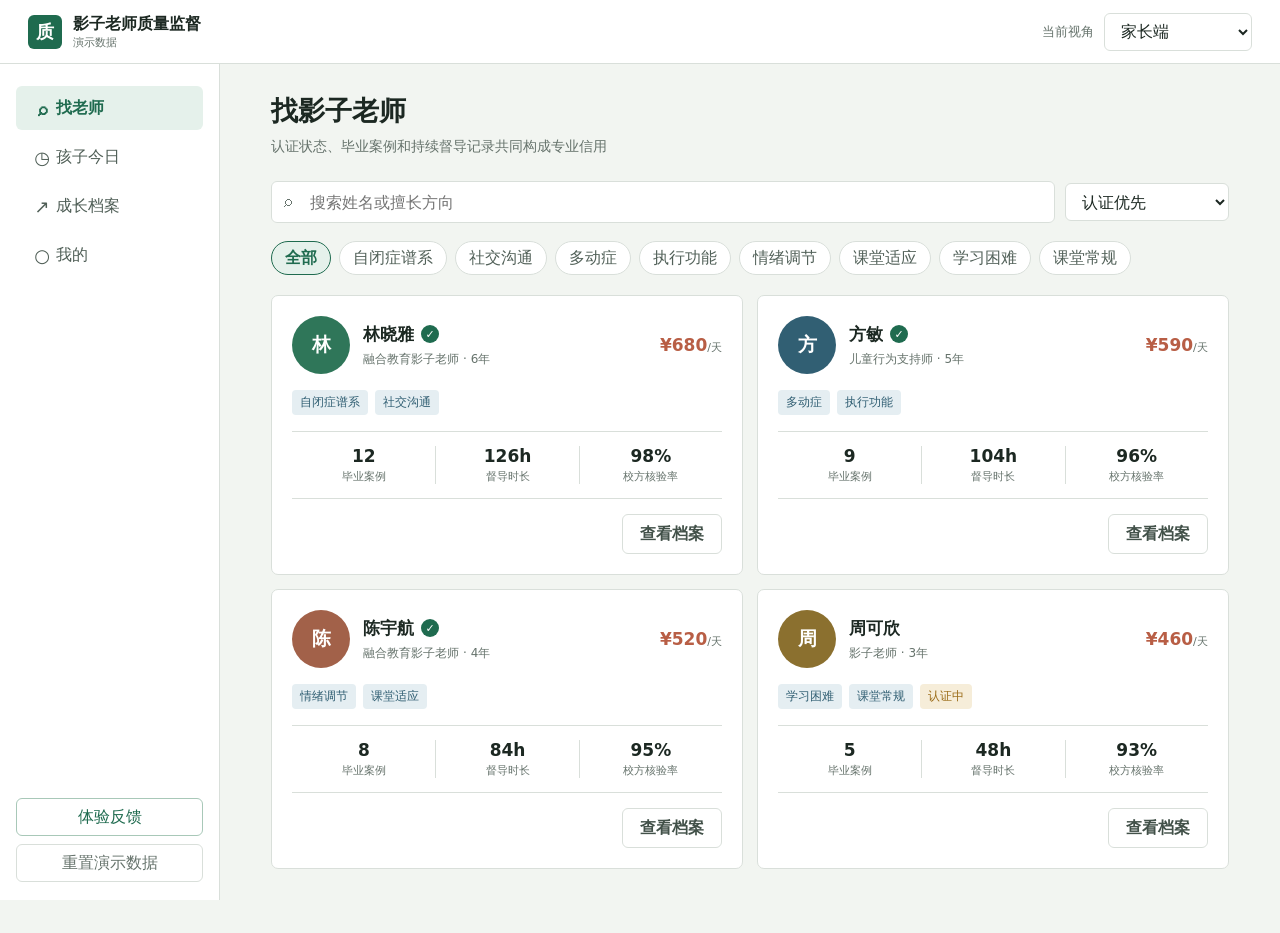
==== index.html @ f7e4ffad "Deploy shadow teacher quality demo" ====
<!doctype html>
<html lang="zh-CN">
  <head>
    <meta charset="UTF-8" />
    <meta name="viewport" content="width=device-width, initial-scale=1.0" />
    <meta name="theme-color" content="#1f6b4f" />
    <title>影子老师质量监督 - 演示版</title>
    <link rel="icon" href="data:," />
    <link rel="stylesheet" href="styles.css" />
  </head>
  <body>
    <div id="app"></div>
    <script src="app.js"></script>
  </body>
</html>
---- styles.css ----
:root {
  color-scheme: light;
  --ink: #1c2822;
  --muted: #66736c;
  --line: #d9dfda;
  --surface: #ffffff;
  --canvas: #f2f5f1;
  --green: #1f6b4f;
  --green-soft: #e5f1eb;
  --blue: #315f73;
  --blue-soft: #e5eef2;
  --coral: #b85e45;
  --coral-soft: #f7e9e4;
  --amber: #9b6c18;
  --amber-soft: #f6edd9;
  --shadow: 0 8px 24px rgba(24, 39, 31, 0.08);
  font-family: "Microsoft YaHei", "PingFang SC", system-ui, sans-serif;
}

* {
  box-sizing: border-box;
}

body {
  margin: 0;
  min-width: 320px;
  min-height: 100vh;
  color: var(--ink);
  background: var(--canvas);
}

button,
input,
select,
textarea {
  font: inherit;
  letter-spacing: 0;
}

button,
select {
  cursor: pointer;
}

button:focus-visible,
input:focus-visible,
select:focus-visible,
textarea:focus-visible {
  outline: 3px solid rgba(49, 95, 115, 0.28);
  outline-offset: 2px;
}

.shell {
  min-height: 100vh;
}

.topbar {
  position: sticky;
  top: 0;
  z-index: 20;
  display: flex;
  align-items: center;
  justify-content: space-between;
  gap: 16px;
  height: 64px;
  padding: 0 28px;
  border-bottom: 1px solid var(--line);
  background: rgba(255, 255, 255, 0.96);
}

.brand {
  display: flex;
  flex: 1 1 auto;
  align-items: center;
  gap: 11px;
  min-width: 0;
  overflow: hidden;
}

.brand-mark {
  display: grid;
  flex: 0 0 auto;
  width: 34px;
  height: 34px;
  place-items: center;
  border-radius: 6px;
  color: white;
  background: var(--green);
  font-size: 18px;
  font-weight: 800;
}

.brand strong {
  display: block;
  overflow: hidden;
  font-size: 16px;
  text-overflow: ellipsis;
  white-space: nowrap;
}

.brand small {
  display: block;
  color: var(--muted);
  font-size: 11px;
}

.role-control {
  display: flex;
  flex: 0 0 auto;
  align-items: center;
  gap: 10px;
  min-width: 0;
}

.role-control label {
  color: var(--muted);
  font-size: 13px;
}

.select,
.input,
.textarea {
  border: 1px solid var(--line);
  border-radius: 6px;
  color: var(--ink);
  background: var(--surface);
}

.select {
  height: 38px;
  padding: 0 34px 0 12px;
}

.input {
  width: 100%;
  height: 42px;
  padding: 0 12px;
}

.textarea {
  width: 100%;
  min-height: 96px;
  padding: 11px 12px;
  resize: vertical;
}

.layout {
  display: grid;
  grid-template-columns: 220px minmax(0, 1fr);
  min-height: calc(100vh - 64px);
}

.sidebar {
  position: sticky;
  top: 64px;
  align-self: start;
  height: calc(100vh - 64px);
  padding: 22px 16px;
  border-right: 1px solid var(--line);
  background: var(--surface);
}

.nav-list {
  display: grid;
  gap: 5px;
}

.nav-item {
  display: flex;
  align-items: center;
  width: 100%;
  min-height: 44px;
  padding: 0 12px;
  border: 0;
  border-radius: 6px;
  color: #4f5e56;
  background: transparent;
  text-align: left;
}

.nav-item:hover {
  background: #f2f5f1;
}

.nav-item.active {
  color: var(--green);
  background: var(--green-soft);
  font-weight: 700;
}

.nav-icon {
  display: inline-grid;
  width: 28px;
  font-size: 18px;
  place-items: center;
}

.sidebar-footer {
  position: absolute;
  right: 16px;
  bottom: 18px;
  left: 16px;
  display: grid;
  gap: 8px;
}

.reset-button,
.feedback-button {
  width: 100%;
  min-height: 38px;
  border: 1px solid var(--line);
  border-radius: 6px;
  color: var(--muted);
  background: var(--surface);
}

.feedback-button {
  border-color: #a8c8b8;
  color: var(--green);
}

.main {
  min-width: 0;
  padding: 30px clamp(20px, 4vw, 56px) 64px;
}

.content {
  width: min(1120px, 100%);
  margin: 0 auto;
}

.page-header {
  display: flex;
  align-items: flex-end;
  justify-content: space-between;
  gap: 18px;
  margin-bottom: 24px;
}

.page-header h1 {
  margin: 0 0 7px;
  font-size: 27px;
  line-height: 1.25;
}

.page-header p {
  margin: 0;
  color: var(--muted);
  font-size: 14px;
  line-height: 1.6;
}

.toolbar {
  display: flex;
  align-items: center;
  gap: 10px;
  margin-bottom: 18px;
}

.search {
  position: relative;
  flex: 1 1 300px;
}

.search .input {
  padding-left: 38px;
}

.search-icon {
  position: absolute;
  top: 10px;
  left: 13px;
  color: var(--muted);
}

.filter-row {
  display: flex;
  gap: 8px;
  margin: 0 0 20px;
  overflow-x: auto;
  scrollbar-width: none;
}

.chip {
  flex: 0 0 auto;
  min-height: 34px;
  padding: 0 13px;
  border: 1px solid var(--line);
  border-radius: 999px;
  color: #526159;
  background: var(--surface);
}

.chip.active {
  border-color: var(--green);
  color: var(--green);
  background: var(--green-soft);
  font-weight: 700;
}

.teacher-grid {
  display: grid;
  grid-template-columns: repeat(2, minmax(0, 1fr));
  gap: 14px;
}

.teacher-card,
.list-card,
.timeline-item,
.case-card,
.metric,
.action-card {
  border: 1px solid var(--line);
  border-radius: 7px;
  background: var(--surface);
}

.teacher-card {
  position: relative;
  padding: 20px;
  transition: transform 160ms ease, box-shadow 160ms ease;
}

.teacher-card:hover {
  box-shadow: var(--shadow);
  transform: translateY(-2px);
}

.teacher-card-top {
  display: grid;
  grid-template-columns: 58px minmax(0, 1fr) auto;
  gap: 13px;
  align-items: center;
}

.avatar {
  display: grid;
  width: 58px;
  height: 58px;
  place-items: center;
  border-radius: 50%;
  color: white;
  background: var(--avatar, var(--green));
  font-size: 19px;
  font-weight: 800;
}

.teacher-name {
  display: flex;
  align-items: center;
  gap: 7px;
  min-width: 0;
}

.teacher-name h2,
.teacher-name h3 {
  margin: 0;
  overflow: hidden;
  font-size: 17px;
  text-overflow: ellipsis;
  white-space: nowrap;
}

.verified {
  display: inline-flex;
  align-items: center;
  justify-content: center;
  width: 18px;
  height: 18px;
  border-radius: 50%;
  color: white;
  background: var(--green);
  font-size: 11px;
  font-weight: 800;
}

.teacher-subtitle {
  margin-top: 5px;
  color: var(--muted);
  font-size: 12px;
}

.price {
  color: var(--coral);
  font-size: 17px;
  font-weight: 800;
  white-space: nowrap;
}

.price small {
  color: var(--muted);
  font-size: 11px;
  font-weight: 400;
}

.tags {
  display: flex;
  flex-wrap: wrap;
  gap: 7px;
  margin: 16px 0;
}

.tag,
.status {
  display: inline-flex;
  align-items: center;
  min-height: 25px;
  padding: 2px 8px;
  border-radius: 4px;
  font-size: 12px;
  line-height: 1.4;
}

.tag {
  color: var(--blue);
  background: var(--blue-soft);
}

.status.green {
  color: var(--green);
  background: var(--green-soft);
}

.status.amber {
  color: var(--amber);
  background: var(--amber-soft);
}

.status.coral {
  color: var(--coral);
  background: var(--coral-soft);
}

.card-stats {
  display: grid;
  grid-template-columns: repeat(3, 1fr);
  padding: 14px 0;
  border-top: 1px solid var(--line);
  border-bottom: 1px solid var(--line);
}

.card-stat {
  padding: 0 10px;
  text-align: center;
}

.card-stat + .card-stat {
  border-left: 1px solid var(--line);
}

.card-stat strong {
  display: block;
  font-size: 17px;
}

.card-stat span {
  display: block;
  margin-top: 3px;
  color: var(--muted);
  font-size: 11px;
}

.card-actions {
  display: flex;
  justify-content: flex-end;
  margin-top: 15px;
}

.button {
  display: inline-flex;
  align-items: center;
  justify-content: center;
  min-height: 40px;
  padding: 0 17px;
  border: 1px solid transparent;
  border-radius: 6px;
  font-weight: 700;
}

.button.primary {
  color: white;
  background: var(--green);
}

.button.primary:hover {
  background: #18563f;
}

.button.secondary {
  border-color: var(--green);
  color: var(--green);
  background: white;
}

.button.ghost {
  border-color: var(--line);
  color: #425149;
  background: white;
}

.button.danger {
  border-color: #d8a99b;
  color: var(--coral);
  background: white;
}

.button:disabled {
  cursor: default;
  opacity: 0.55;
}

.back-button {
  display: inline-flex;
  align-items: center;
  gap: 7px;
  margin-bottom: 18px;
  padding: 0;
  border: 0;
  color: var(--muted);
  background: transparent;
}

.profile-head {
  display: grid;
  grid-template-columns: 84px minmax(0, 1fr) auto;
  gap: 20px;
  align-items: center;
  padding-bottom: 25px;
  border-bottom: 1px solid var(--line);
}

.profile-head .avatar {
  width: 84px;
  height: 84px;
  font-size: 25px;
}

.profile-head h1 {
  margin: 0;
  font-size: 26px;
}

.profile-copy {
  margin: 10px 0 0;
  max-width: 720px;
  color: var(--muted);
  font-size: 14px;
  line-height: 1.75;
}

.section {
  padding: 26px 0;
  border-bottom: 1px solid var(--line);
}

.section:last-child {
  border-bottom: 0;
}

.section-title {
  display: flex;
  align-items: center;
  justify-content: space-between;
  gap: 12px;
  margin-bottom: 16px;
}

.section-title h2 {
  margin: 0;
  font-size: 18px;
}

.section-title span {
  color: var(--muted);
  font-size: 13px;
}

.metrics {
  display: grid;
  grid-template-columns: repeat(4, 1fr);
  gap: 12px;
}

.metric {
  padding: 17px;
}

.metric strong {
  display: block;
  margin-bottom: 5px;
  font-size: 23px;
}

.metric span {
  color: var(--muted);
  font-size: 12px;
}

.case-grid {
  display: grid;
  grid-template-columns: repeat(3, 1fr);
  gap: 12px;
}

.case-card {
  padding: 17px;
}

.case-card h3 {
  margin: 0 0 9px;
  font-size: 15px;
}

.case-card p {
  margin: 10px 0 0;
  color: var(--muted);
  font-size: 13px;
  line-height: 1.6;
}

.notice {
  padding: 14px 16px;
  border-left: 4px solid var(--blue);
  border-radius: 4px;
  color: #3e535c;
  background: var(--blue-soft);
  font-size: 13px;
  line-height: 1.6;
}

.summary-grid {
  display: grid;
  grid-template-columns: repeat(4, 1fr);
  gap: 12px;
  margin-bottom: 22px;
}

.summary {
  padding: 17px 18px;
  border-left: 4px solid var(--accent, var(--green));
  border-radius: 4px;
  background: var(--surface);
}

.summary span {
  display: block;
  color: var(--muted);
  font-size: 12px;
}

.summary strong {
  display: block;
  margin-top: 8px;
  font-size: 24px;
}

.list {
  display: grid;
  gap: 10px;
}

.list-card {
  display: grid;
  grid-template-columns: minmax(0, 1fr) auto;
  gap: 18px;
  align-items: center;
  min-height: 84px;
  padding: 16px 18px;
}

.list-card h3 {
  margin: 0 0 6px;
  font-size: 15px;
}

.list-card p {
  margin: 0;
  color: var(--muted);
  font-size: 13px;
  line-height: 1.55;
  overflow-wrap: anywhere;
}

.list-card-meta {
  display: flex;
  align-items: center;
  gap: 8px;
  margin-bottom: 6px;
  color: var(--muted);
  font-size: 12px;
}

.timeline {
  position: relative;
  display: grid;
  gap: 14px;
  padding-left: 32px;
}

.timeline::before {
  position: absolute;
  top: 10px;
  bottom: 10px;
  left: 10px;
  width: 2px;
  content: "";
  background: var(--line);
}

.timeline-item {
  position: relative;
  padding: 18px;
}

.timeline-item::before {
  position: absolute;
  top: 23px;
  left: -28px;
  width: 12px;
  height: 12px;
  border: 3px solid var(--canvas);
  border-radius: 50%;
  content: "";
  background: var(--green);
}

.timeline-head {
  display: flex;
  align-items: center;
  justify-content: space-between;
  gap: 12px;
}

.timeline-time {
  color: var(--blue);
  font-size: 13px;
  font-weight: 800;
}

.timeline-item h3 {
  margin: 9px 0 8px;
  font-size: 16px;
}

.timeline-item p {
  margin: 0;
  color: #4e5d55;
  font-size: 14px;
  line-height: 1.7;
}

.evidence {
  display: grid;
  grid-template-columns: 180px minmax(0, 1fr);
  gap: 14px;
  margin-top: 14px;
  padding-top: 14px;
  border-top: 1px solid var(--line);
}

.evidence img {
  width: 180px;
  aspect-ratio: 12 / 7;
  border-radius: 5px;
  object-fit: cover;
  background: #e7ece8;
}

.comment {
  padding: 12px 14px;
  border-radius: 5px;
  color: #3e535c;
  background: var(--blue-soft);
  font-size: 13px;
  line-height: 1.6;
}

.chart {
  display: grid;
  gap: 15px;
}

.bar-row {
  display: grid;
  grid-template-columns: 90px minmax(100px, 1fr) 45px;
  gap: 12px;
  align-items: center;
  font-size: 13px;
}

.bar-track {
  height: 9px;
  overflow: hidden;
  border-radius: 5px;
  background: #e4e8e4;
}

.bar-fill {
  height: 100%;
  border-radius: 5px;
  background: var(--green);
}

.assessment-grid {
  display: grid;
  grid-template-columns: 1fr 1fr;
  gap: 24px;
}

.assessment-copy h3 {
  margin: 0 0 10px;
  font-size: 16px;
}

.assessment-copy p {
  margin: 0;
  color: var(--muted);
  font-size: 14px;
  line-height: 1.75;
}

.steps {
  display: grid;
  grid-template-columns: repeat(4, 1fr);
  gap: 8px;
  margin: 18px 0;
}

.step {
  position: relative;
  min-height: 84px;
  padding: 13px 12px;
  border: 1px solid var(--line);
  border-radius: 6px;
  background: var(--surface);
}

.step-number {
  display: grid;
  width: 24px;
  height: 24px;
  margin-bottom: 9px;
  place-items: center;
  border-radius: 50%;
  color: var(--muted);
  background: #edf0ed;
  font-size: 12px;
  font-weight: 800;
}

.step.done {
  border-color: #b7d2c4;
  background: #f5faf7;
}

.step.done .step-number,
.step.current .step-number {
  color: white;
  background: var(--green);
}

.step.current {
  border-color: var(--green);
}

.step strong {
  display: block;
  font-size: 13px;
}

.step small {
  display: block;
  margin-top: 4px;
  color: var(--muted);
  font-size: 11px;
}

.empty {
  padding: 50px 20px;
  border: 1px dashed #cbd3cc;
  border-radius: 7px;
  color: var(--muted);
  background: rgba(255, 255, 255, 0.45);
  text-align: center;
}

.empty-mark {
  display: grid;
  width: 48px;
  height: 48px;
  margin: 0 auto 13px;
  place-items: center;
  border-radius: 50%;
  color: var(--green);
  background: var(--green-soft);
  font-size: 24px;
}

.modal-backdrop {
  position: fixed;
  z-index: 50;
  inset: 0;
  display: grid;
  padding: 20px;
  place-items: center;
  background: rgba(19, 29, 24, 0.48);
}

.modal {
  width: min(560px, 100%);
  max-height: min(760px, calc(100vh - 40px));
  overflow-y: auto;
  border-radius: 7px;
  background: white;
  box-shadow: 0 24px 70px rgba(18, 29, 23, 0.24);
}

.modal-head {
  position: sticky;
  top: 0;
  z-index: 1;
  display: flex;
  align-items: center;
  justify-content: space-between;
  gap: 16px;
  padding: 18px 20px;
  border-bottom: 1px solid var(--line);
  background: white;
}

.modal-head h2 {
  margin: 0;
  font-size: 18px;
}

.icon-button {
  display: grid;
  width: 36px;
  height: 36px;
  padding: 0;
  place-items: center;
  border: 1px solid var(--line);
  border-radius: 6px;
  color: var(--muted);
  background: white;
  font-size: 20px;
}

.modal-body {
  padding: 20px;
}

.modal-actions {
  display: flex;
  justify-content: flex-end;
  gap: 10px;
  padding: 16px 20px;
  border-top: 1px solid var(--line);
}

.form-grid {
  display: grid;
  grid-template-columns: 1fr 1fr;
  gap: 15px;
}

.field {
  display: grid;
  gap: 7px;
}

.field.full {
  grid-column: 1 / -1;
}

.field label,
.fieldset legend {
  color: #425149;
  font-size: 13px;
  font-weight: 700;
}

.fieldset {
  display: grid;
  gap: 9px;
  margin: 0;
  padding: 0;
  border: 0;
}

.radio-row {
  display: flex;
  flex-wrap: wrap;
  gap: 10px;
}

.radio {
  display: flex;
  align-items: center;
  gap: 7px;
  min-height: 38px;
  padding: 0 12px;
  border: 1px solid var(--line);
  border-radius: 6px;
  background: white;
}

.upload-mock {
  display: grid;
  min-height: 92px;
  padding: 14px;
  place-items: center;
  border: 1px dashed #bfc9c1;
  border-radius: 6px;
  color: var(--muted);
  background: #fafbfa;
  text-align: center;
  font-size: 12px;
}

.toast {
  position: fixed;
  z-index: 80;
  right: 24px;
  bottom: 24px;
  max-width: min(360px, calc(100vw - 48px));
  padding: 13px 16px;
  border-radius: 6px;
  color: white;
  background: #253b31;
  box-shadow: var(--shadow);
  font-size: 13px;
  line-height: 1.5;
}

.mobile-nav {
  display: none;
}

.feedback-fab {
  display: none;
}

@media (max-width: 900px) {
  .layout {
    grid-template-columns: 180px minmax(0, 1fr);
  }

  .teacher-grid,
  .assessment-grid {
    grid-template-columns: 1fr;
  }

  .metrics,
  .summary-grid {
    grid-template-columns: repeat(2, 1fr);
  }

  .case-grid {
    grid-template-columns: 1fr 1fr;
  }
}

@media (max-width: 680px) {
  .topbar {
    height: 58px;
    padding: 0 14px;
  }

  .brand-mark {
    width: 32px;
    height: 32px;
  }

  .brand strong {
    max-width: 100%;
    font-size: 14px;
  }

  .brand {
    max-width: calc(100% - 130px);
  }

  .brand small,
  .role-control label {
    display: none;
  }

  .select {
    width: 116px;
    max-width: 116px;
    height: 36px;
    padding-left: 9px;
    font-size: 13px;
  }

  .layout {
    display: block;
    min-height: calc(100vh - 58px);
  }

  .sidebar {
    display: none;
  }

  .main {
    padding: 22px 14px 92px;
  }

  .page-header {
    display: block;
    margin-bottom: 18px;
  }

  .page-header h1 {
    font-size: 23px;
  }

  .page-header .button {
    width: 100%;
    margin-top: 14px;
  }

  .toolbar {
    align-items: stretch;
    flex-direction: column;
  }

  .search {
    flex-basis: auto;
  }

  .teacher-grid,
  .case-grid,
  .form-grid {
    grid-template-columns: 1fr;
  }

  .teacher-card {
    padding: 16px;
  }

  .teacher-card-top {
    grid-template-columns: 50px minmax(0, 1fr) auto;
  }

  .avatar {
    width: 50px;
    height: 50px;
  }

  .price {
    font-size: 15px;
  }

  .profile-head {
    grid-template-columns: 68px minmax(0, 1fr);
    gap: 14px;
  }

  .profile-head .avatar {
    width: 68px;
    height: 68px;
  }

  .profile-head .button {
    grid-column: 1 / -1;
    width: 100%;
  }

  .metrics,
  .summary-grid {
    grid-template-columns: 1fr 1fr;
    gap: 8px;
  }

  .metric,
  .summary {
    padding: 14px;
  }

  .list-card {
    display: block;
    padding: 15px;
  }

  .list-card .button {
    width: 100%;
    margin-top: 13px;
  }

  .evidence {
    grid-template-columns: 1fr;
  }

  .evidence img {
    width: 100%;
  }

  .bar-row {
    grid-template-columns: 74px minmax(80px, 1fr) 38px;
    gap: 8px;
  }

  .steps {
    grid-template-columns: 1fr 1fr;
  }

  .modal-backdrop {
    align-items: end;
    padding: 0;
  }

  .modal {
    width: 100%;
    max-height: calc(100vh - 34px);
    border-radius: 7px 7px 0 0;
  }

  .modal-actions .button {
    flex: 1;
  }

  .mobile-nav {
    position: fixed;
    z-index: 25;
    right: 0;
    bottom: 0;
    left: 0;
    display: grid;
    grid-template-columns: repeat(var(--nav-count), 1fr);
    min-height: 66px;
    padding: 5px 4px max(5px, env(safe-area-inset-bottom));
    border-top: 1px solid var(--line);
    background: rgba(255, 255, 255, 0.98);
  }

  .mobile-nav .nav-list {
    display: contents;
  }

  .mobile-nav .nav-item {
    display: grid;
    min-width: 0;
    min-height: 54px;
    padding: 4px 2px;
    place-items: center;
    font-size: 11px;
    text-align: center;
  }

  .mobile-nav .nav-icon {
    width: auto;
    font-size: 19px;
  }

  .feedback-fab {
    position: fixed;
    z-index: 26;
    right: 14px;
    bottom: 78px;
    display: grid;
    width: 44px;
    height: 44px;
    padding: 0;
    place-items: center;
    border: 1px solid #a8c8b8;
    border-radius: 50%;
    color: var(--green);
    background: white;
    box-shadow: var(--shadow);
    font-size: 20px;
  }

  .toast {
    right: 14px;
    bottom: 132px;
    left: 14px;
    max-width: none;
  }
}

@media (max-width: 390px) {
  .brand strong {
    font-size: 13px;
  }

  .card-stat {
    padding: 0 5px;
  }

  .steps {
    grid-template-columns: 1fr;
  }
}

@media (prefers-reduced-motion: reduce) {
  *,
  *::before,
  *::after {
    scroll-behavior: auto !important;
    transition: none !important;
  }
}
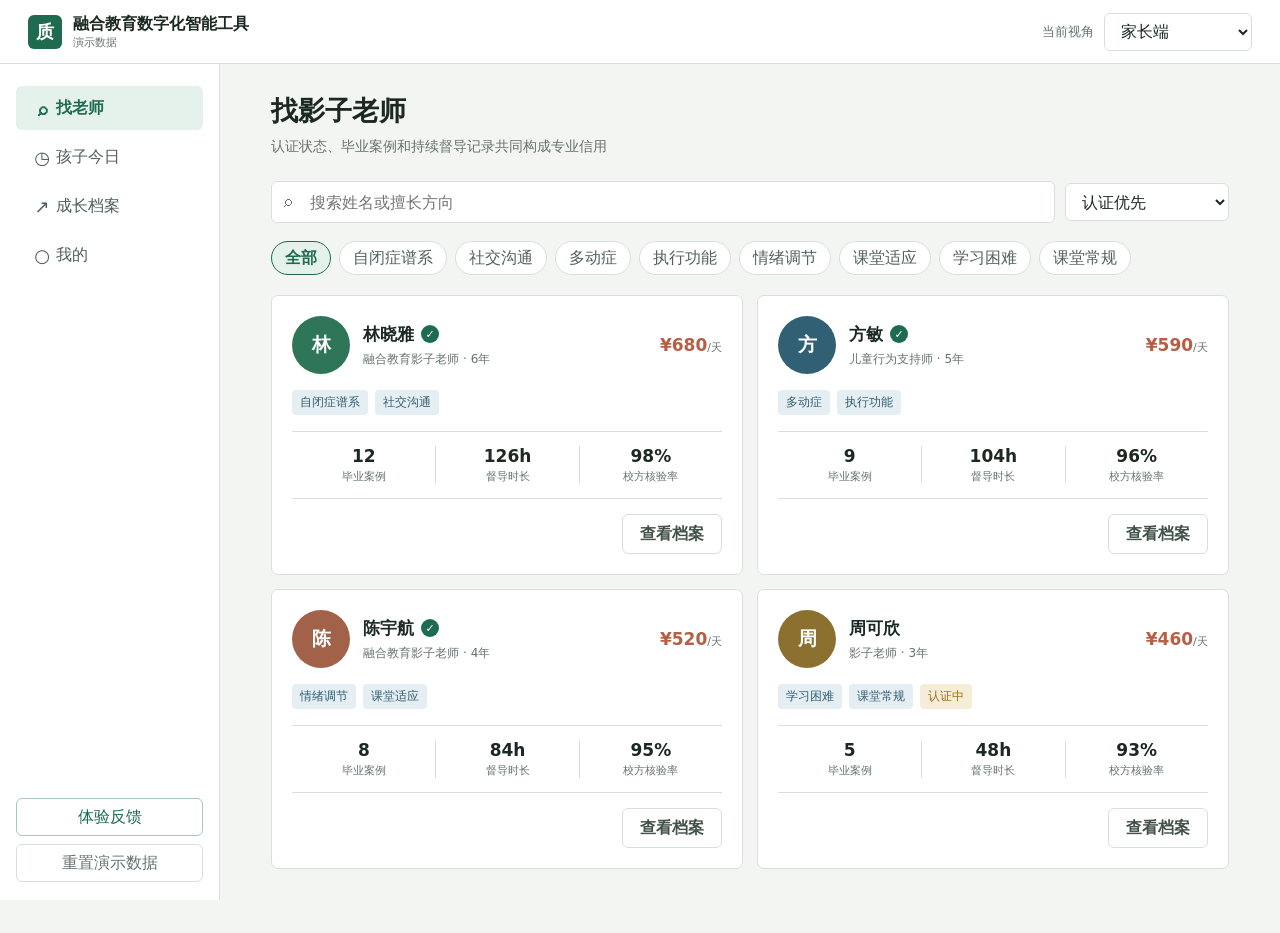
==== commit d32f06ff: "Rename demo to inclusive education digital tool" ====
--- a/index.html
+++ b/index.html
@@ -4,7 +4,7 @@
     <meta charset="UTF-8" />
     <meta name="viewport" content="width=device-width, initial-scale=1.0" />
     <meta name="theme-color" content="#1f6b4f" />
-    <title>影子老师质量监督 - 演示版</title>
+    <title>融合教育数字化智能工具</title>
     <link rel="icon" href="data:," />
     <link rel="stylesheet" href="styles.css" />
   </head>
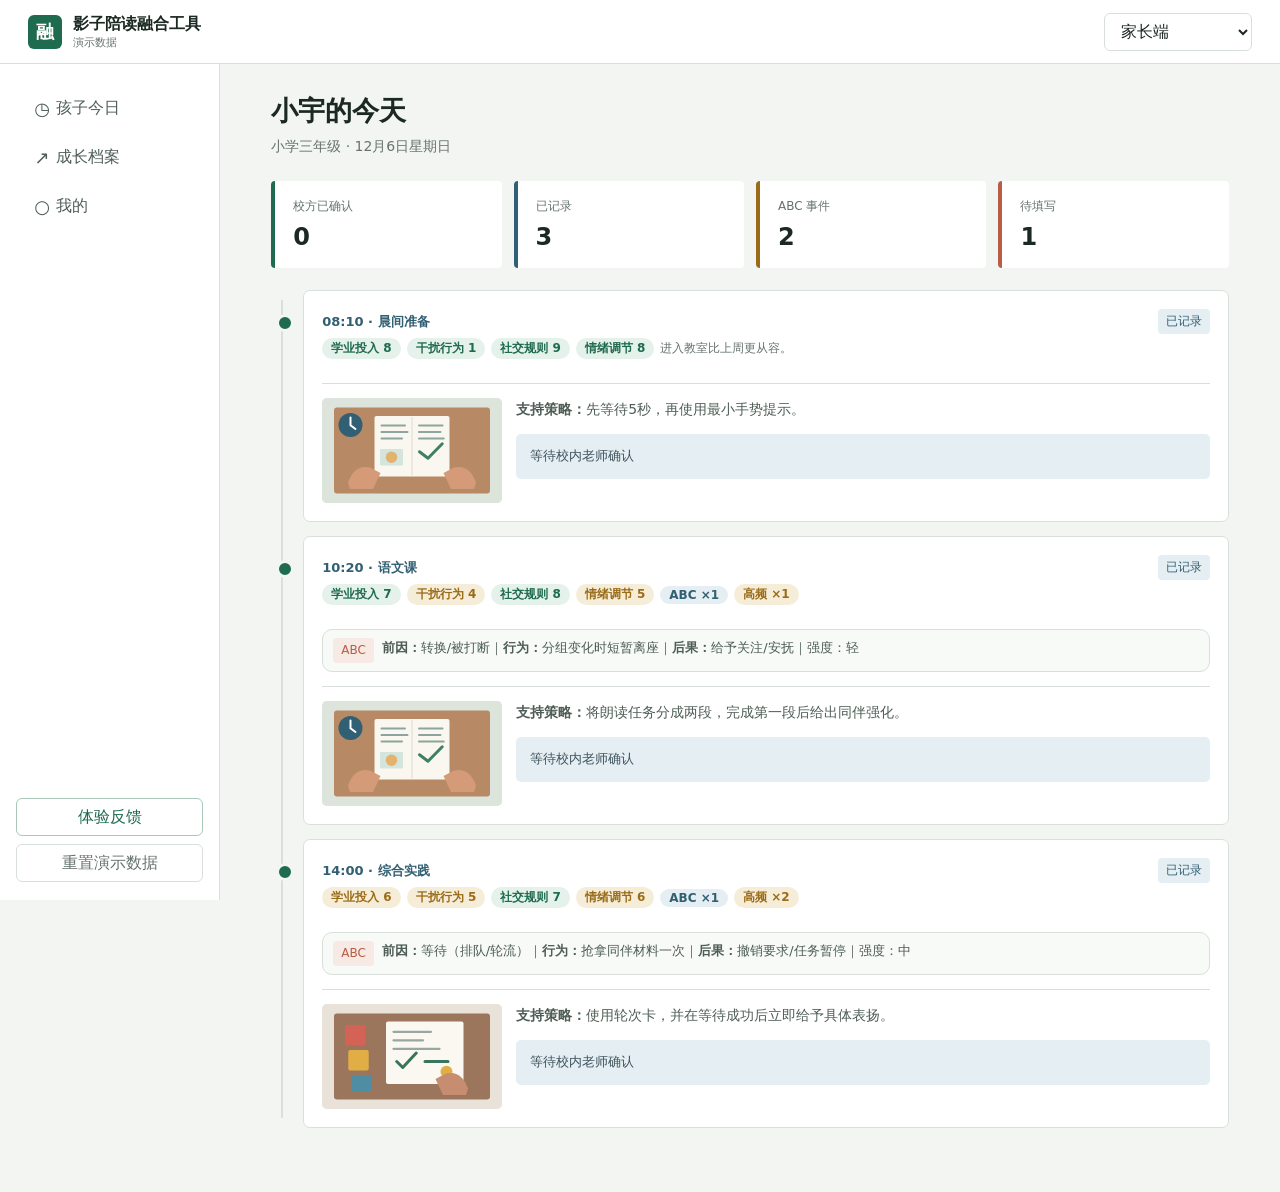
==== commit eb8915e1: "记录端v1.1实施：课级10秒DBR打分(学业投入/干扰行为/社交规则+情绪调节0-10滑条)、ABC事件chip点选拦课lessonId、放学90秒收口(三问自动聚合+目标打卡+辅助六档+困惑转AI" ====
--- a/index.html
+++ b/index.html
@@ -4,7 +4,7 @@
     <meta charset="UTF-8" />
     <meta name="viewport" content="width=device-width, initial-scale=1.0" />
     <meta name="theme-color" content="#1f6b4f" />
-    <title>融合教育数字化智能工具</title>
+    <title>影子陪读融合工具</title>
     <link rel="icon" href="data:," />
     <link rel="stylesheet" href="styles.css" />
   </head>
--- a/styles.css
+++ b/styles.css
@@ -11,6 +11,8 @@
   --blue-soft: #e5eef2;
   --coral: #b85e45;
   --coral-soft: #f7e9e4;
+  --red: #b23b32;
+  --red-soft: #f7e1df;
   --amber: #9b6c18;
   --amber-soft: #f6edd9;
   --shadow: 0 8px 24px rgba(24, 39, 31, 0.08);
@@ -431,6 +433,11 @@
   background: var(--coral-soft);
 }
 
+.status.blue {
+  color: var(--blue);
+  background: var(--blue-soft);
+}
+
 .card-stats {
   display: grid;
   grid-template-columns: repeat(3, 1fr);
@@ -688,6 +695,223 @@
   margin-bottom: 6px;
   color: var(--muted);
   font-size: 12px;
+}
+
+.list-actions {
+  display: flex;
+  flex-wrap: wrap;
+  gap: 8px;
+  justify-content: flex-end;
+  align-items: center;
+}
+
+.rename-note {
+  color: var(--muted);
+  font-size: 12px;
+}
+
+.course-title-row {
+  display: flex;
+  align-items: center;
+  gap: 10px;
+}
+
+.course-title-row h3 {
+  margin: 0;
+}
+
+.rename-link {
+  flex: 0 0 auto;
+  min-height: 28px;
+  padding: 0 10px;
+  border: 1px solid var(--line);
+  border-radius: 5px;
+  color: var(--blue);
+  background: var(--surface);
+  font-size: 12px;
+}
+
+.summary-detail {
+  display: grid;
+  gap: 10px;
+}
+
+.summary-item {
+  padding: 12px 14px;
+  border-radius: 6px;
+}
+
+.summary-item.progress {
+  border-left: 4px solid var(--green);
+  background: var(--green-soft);
+}
+
+.summary-item.serious {
+  border-left: 4px solid var(--red);
+  background: var(--red-soft);
+}
+
+.summary-cat {
+  color: #36443c;
+  font-size: 13px;
+  font-weight: 800;
+}
+
+.summary-text {
+  margin: 5px 0 0;
+  color: #46554d;
+  font-size: 13px;
+  line-height: 1.65;
+}
+
+.summary-lines {
+  display: grid;
+  gap: 6px;
+  margin-top: 8px;
+}
+
+.summary-line {
+  display: flex;
+  gap: 8px;
+  align-items: flex-start;
+  color: #46554d;
+  font-size: 13px;
+  line-height: 1.55;
+}
+
+.summary-line .dot {
+  flex: 0 0 auto;
+  width: 8px;
+  height: 8px;
+  margin-top: 6px;
+  border-radius: 50%;
+}
+
+.summary-line.progress .dot {
+  background: var(--green);
+}
+
+.summary-line.serious .dot {
+  background: var(--red);
+}
+
+.summary-line .cat {
+  flex: 0 0 auto;
+  color: #36443c;
+  font-weight: 800;
+  white-space: nowrap;
+}
+
+.summary-empty {
+  color: var(--muted);
+  font-size: 13px;
+}
+
+.review-subject {
+  margin-bottom: 14px;
+  color: var(--blue);
+  font-weight: 800;
+}
+
+.summary-field {
+  padding: 12px;
+  border: 1px solid var(--line);
+  border-radius: 6px;
+  background: #fafbfa;
+}
+
+.summary-field-head {
+  display: flex;
+  flex-wrap: wrap;
+  gap: 10px;
+  align-items: center;
+  justify-content: space-between;
+  margin-bottom: 9px;
+}
+
+.timetable-wrap {
+  overflow-x: auto;
+  border: 1px solid var(--line);
+  border-radius: 7px;
+  background: var(--surface);
+}
+
+.timetable {
+  width: 100%;
+  min-width: 660px;
+  border-collapse: collapse;
+}
+
+.timetable th,
+.timetable td {
+  padding: 11px 9px;
+  border: 1px solid var(--line);
+  text-align: center;
+  font-size: 13px;
+}
+
+.timetable th {
+  color: #425149;
+  background: #f3f6f3;
+  font-weight: 800;
+}
+
+.timetable td.time {
+  color: var(--muted);
+  font-size: 12px;
+  white-space: nowrap;
+}
+
+.timetable td.subject {
+  color: var(--ink);
+}
+
+.table-foot {
+  margin: 14px 2px 0;
+  color: var(--muted);
+  font-size: 12px;
+}
+
+.plan-list {
+  display: grid;
+  gap: 12px;
+}
+
+.plan-card {
+  display: grid;
+  grid-template-columns: minmax(0, 1fr) auto;
+  gap: 16px;
+  align-items: center;
+  padding: 18px;
+  border: 1px solid var(--line);
+  border-radius: 7px;
+  background: var(--surface);
+}
+
+.plan-meta {
+  display: flex;
+  flex-wrap: wrap;
+  gap: 8px;
+  align-items: center;
+}
+
+.plan-months {
+  color: var(--blue);
+  font-size: 15px;
+  font-weight: 800;
+}
+
+.plan-focus {
+  margin: 9px 0 6px;
+  font-size: 16px;
+  font-weight: 800;
+}
+
+.plan-card p {
+  margin: 0;
+  color: var(--muted);
+  font-size: 13px;
+  line-height: 1.65;
 }
 
 .timeline {
@@ -1187,6 +1411,18 @@
   .list-card .button {
     width: 100%;
     margin-top: 13px;
+  }
+
+  .list-actions {
+    margin-top: 13px;
+  }
+
+  .list-actions .button {
+    margin-top: 0;
+  }
+
+  .plan-card {
+    display: block;
   }
 
   .evidence {
@@ -1302,3 +1538,219 @@
     transition: none !important;
   }
 }
+
+/* 校内老师端微信授权门 */
+.auth-gate {
+  display: flex;
+  flex-direction: column;
+  align-items: center;
+  justify-content: center;
+  padding: 80px 30px 100px;
+  text-align: center;
+  min-height: 60vh;
+}
+.auth-gate-icon {
+  font-size: 48px;
+  margin-bottom: 16px;
+  line-height: 1;
+}
+.auth-gate-title {
+  font-size: 18px;
+  font-weight: 600;
+  color: #2a3340;
+  margin-bottom: 8px;
+}
+.auth-gate-desc {
+  font-size: 13px;
+  color: #5b6470;
+  line-height: 1.7;
+  margin-bottom: 32px;
+  max-width: 280px;
+}
+.auth-btn {
+  background: #2f7659;
+  color: #ffffff;
+  border: none;
+  border-radius: 999px;
+  padding: 12px 48px;
+  font-size: 15px;
+  cursor: pointer;
+}
+.auth-btn:hover {
+  opacity: 0.92;
+}
+
+/* ===== 记录端 v1.1：课级轻记 + ABC + 收口 + AI 督导助理 ===== */
+.close-card {
+  background: var(--green-soft);
+  border: 1px solid #cfe3d8;
+  border-radius: 14px;
+  padding: 16px 18px;
+  margin-bottom: 16px;
+}
+.close-head {
+  display: flex;
+  justify-content: space-between;
+  align-items: center;
+  gap: 12px;
+}
+.close-head h3 { font-size: 15px; margin-bottom: 2px; }
+.close-head p { font-size: 13px; color: #4a5a52; margin: 0; }
+.close-foot { font-size: 12px; color: var(--muted); margin: 10px 0 0; }
+
+.dbr-row {
+  display: flex;
+  flex-wrap: wrap;
+  gap: 6px;
+  align-items: center;
+  margin-top: 8px;
+}
+.dbr-chip {
+  display: inline-block;
+  font-size: 12px;
+  padding: 2px 9px;
+  border-radius: 999px;
+  font-weight: 600;
+}
+.dbr-chip.good { background: var(--green-soft); color: var(--green); }
+.dbr-chip.warn { background: var(--red-soft); color: var(--red); }
+.dbr-chip.mid { background: var(--amber-soft); color: var(--amber); }
+.dbr-chip.abc { background: var(--blue-soft); color: var(--blue); }
+.dbr-note { font-size: 12px; color: var(--muted); }
+.dbr-row.big { margin: 4px 0 10px; }
+
+.abc-list { display: grid; gap: 8px; margin-top: 4px; }
+.abc-item {
+  display: flex;
+  gap: 8px;
+  align-items: flex-start;
+  background: #f7faf7;
+  border: 1px solid var(--line);
+  border-radius: 10px;
+  padding: 8px 10px;
+}
+.abc-item p { font-size: 13px; margin: 0; line-height: 1.6; }
+
+.slider-row { margin-bottom: 14px; }
+.slider-label { display: flex; flex-direction: column; gap: 2px; margin-bottom: 6px; }
+.slider-label strong { font-size: 14px; }
+.slider-hint { font-size: 12px; color: var(--muted); }
+.slider-line { display: flex; align-items: center; gap: 10px; }
+.slider-line input[type="range"] { flex: 1; accent-color: var(--green); }
+.slider-value {
+  min-width: 34px;
+  text-align: center;
+  font-weight: 700;
+  color: var(--green);
+  background: var(--green-soft);
+  border-radius: 8px;
+  padding: 2px 6px;
+  font-variant-numeric: tabular-nums;
+}
+
+.stepper { display: inline-flex; align-items: center; gap: 14px; }
+.stepper output { font-size: 18px; font-weight: 700; min-width: 28px; text-align: center; }
+.stepper .button { padding: 4px 14px; }
+
+.chip-group { display: flex; flex-wrap: wrap; gap: 8px; }
+.chip {
+  display: inline-flex;
+  align-items: center;
+  gap: 5px;
+  border: 1px solid var(--line);
+  background: var(--surface);
+  border-radius: 999px;
+  padding: 6px 12px;
+  font-size: 13px;
+  cursor: pointer;
+}
+.chip:has(input:checked) { background: var(--green-soft); border-color: var(--green); color: var(--green); font-weight: 600; }
+.chip input { accent-color: var(--green); margin: 0; }
+.other-text { margin-top: 8px; }
+
+.goal-row {
+  display: flex;
+  justify-content: space-between;
+  align-items: center;
+  gap: 10px;
+  padding: 8px 0;
+  border-bottom: 1px dashed #e4e9e5;
+  font-size: 14px;
+}
+.goal-row:last-of-type { border-bottom: none; }
+.goal-row select { max-width: 190px; }
+
+.agg-grid { display: grid; grid-template-columns: repeat(4, 1fr); gap: 8px; }
+.agg-item {
+  background: #f7faf7;
+  border: 1px solid var(--line);
+  border-radius: 10px;
+  padding: 8px 10px;
+  text-align: center;
+}
+.agg-item span { display: block; font-size: 12px; color: var(--muted); margin-bottom: 2px; }
+.agg-item strong { font-size: 17px; color: var(--green); font-variant-numeric: tabular-nums; }
+.agg-foot { font-size: 12px; color: var(--muted); margin: 8px 0 0; }
+
+.ai-card {
+  background: linear-gradient(135deg, var(--blue-soft) 0%, var(--green-soft) 100%);
+  border: 1px solid #cfe3d8;
+  border-radius: 14px;
+  padding: 18px;
+  margin-bottom: 16px;
+}
+.ai-head { display: flex; gap: 10px; align-items: center; margin-bottom: 12px; }
+.ai-head h3 { font-size: 15px; }
+.ai-head p { font-size: 12.5px; color: #4a5a52; margin: 2px 0 0; }
+.ai-dot {
+  width: 10px;
+  height: 10px;
+  border-radius: 50%;
+  background: var(--green);
+  box-shadow: 0 0 0 4px rgba(31, 107, 79, 0.15);
+  flex-shrink: 0;
+}
+.ai-foot { font-size: 12px; color: var(--muted); margin: 10px 0 0; }
+
+.chat-body { max-height: 46vh; overflow-y: auto; }
+.chat-list { display: grid; gap: 12px; }
+.chat-row { display: flex; flex-direction: column; }
+.chat-row.user { align-items: flex-end; }
+.chat-bubble {
+  max-width: 88%;
+  border-radius: 14px;
+  padding: 10px 13px;
+  font-size: 13.5px;
+  line-height: 1.65;
+}
+.chat-bubble.ai { background: #f2f5f1; border: 1px solid var(--line); border-top-left-radius: 4px; }
+.chat-bubble.user { background: var(--green); color: #ffffff; border-top-right-radius: 4px; }
+.chat-input-row { display: flex; gap: 8px; padding: 12px 16px; border-top: 1px solid var(--line); }
+.chat-input-row .input { flex: 1; }
+.crisis-card {
+  background: var(--red-soft);
+  color: var(--red);
+  border: 1px solid #e5b7b2;
+  border-radius: 10px;
+  font-size: 13px;
+  font-weight: 700;
+  padding: 8px 12px;
+  margin-bottom: 8px;
+}
+
+.link-button {
+  background: none;
+  border: none;
+  color: var(--green);
+  font-size: 13.5px;
+  font-weight: 600;
+  cursor: pointer;
+  padding: 4px 0;
+  text-align: left;
+}
+.link-button:hover { text-decoration: underline; }
+
+@media (max-width: 640px) {
+  .agg-grid { grid-template-columns: repeat(2, 1fr); }
+  .goal-row { flex-direction: column; align-items: flex-start; }
+}
